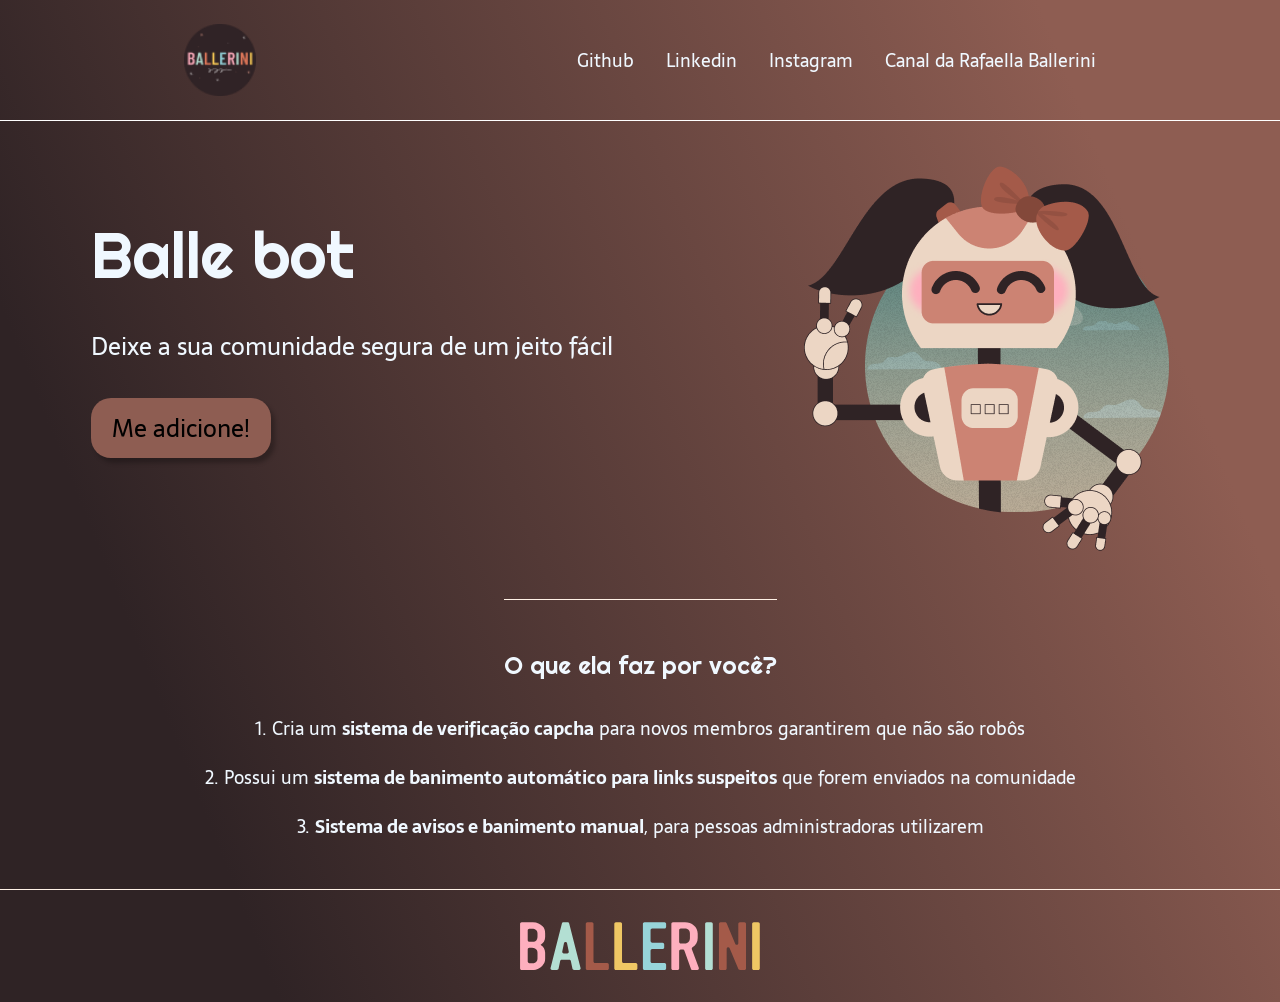
==== LP estudo/index.html @ b5f5e861 "lp rafa" ====
<!DOCTYPE html>
<html lang="pt-br">

<head>
    <meta charset="UTF-8">
    <meta http-equiv="X-UA-Compatible" content="IE=edge">
    <meta name="viewport" content="width=device-width, initial-scale=1.0">
    <meta name="description" content="Pagina de exemplo">
    <link rel="stylesheet" type="text/css" href="style.css">
    <title>Lp Bruno</title>
</head>

<body>
    <header class="menu">
        <img class="logo-menu" src="imagens/Vector.png" alt="Logo ballerini">
        <nav class="nav-menu">
            <a class="item-menu" href="https://github.com/Brunolucas05" target="_blank">Github</a>
            <a class="item-menu" href="https://www.linkedin.com/in/bruno-lucas-aa7a92110/" target="_blank">Linkedin</a>
            <a class="item-menu" href="https://www.instagram.com/brunolucas013/" target="_blank">Instagram</a>
            <a class="item-menu" href="https://www.youtube.com/channel/UC_-uuuZbY0AAt9CViNzvc-Q" target="_blank">Canal da Rafaella Ballerini</a>
        </nav>
    </header>

    <main class="conteudo">
        <section class="conteudo-principal">
            <div class="conteudo-principal-escrito">
                <h1 class="conteudo-principal-escrito-titulo">Balle bot</h1>
                <h2 class="conteudo-principal-escrito-subtitulo">Deixe a sua comunidade segura de um jeito fácil</h2>
                <button class="conteudo-principal-botao">Me adicione!</button>
            </div>

            <img class="conteudo-principal-imagem" src="imagens/ballebot.png" alt="Logo Balle bot">

        </section>

        <section class="conteudo-secundario">
            <h3 class="conteudo-secundario-titulo">O que ela faz por você?</h3>
            <p class="conteudo-secundario-paragrafo">1. Cria um <strong>sistema de verificação capcha</strong> para novos membros garantirem que não são robôs
            </p>
            <p  class="conteudo-secundario-paragrafo">2. Possui um <strong>sistema de banimento automático para links suspeitos</strong> que forem enviados na
                comunidade</p>
            <p  class="conteudo-secundario-paragrafo">3. <strong>Sistema de avisos e banimento manual</strong>, para pessoas administradoras utilizarem</p>
        </section>
    </main>

    <footer class="footer">
        <img class="footer-img" src="imagens/BALLERINI.svg" alt="logoballerini">
    </footer>

</body>

</html>
---- LP estudo/style.css ----
@import url("https://fonts.googleapis.com/css2?family=Righteous&family=Sarala:wght@400;700&display=swap");

* {
    margin: 0;
    padding: 0;
    box-sizing: border-box;
    text-decoration: none;
}

body {
    font-size: 100%;
    background: linear-gradient(68.15deg, #2f2325 16.62%, #8e5d52 85.61%);
}

/*MENU*/
.menu {
    display: flex;
    flex-direction: row;
    align-items: center;
    justify-content: space-around;
    padding: 24px;
}
.logo-menu {
    height: 72px;
}
.nav-menu {
    display: flex;
    gap: 32px;
}
.item-menu {
    font-family: "Sarala", sans-serif;
    color: aliceblue;
    font-weight: 400;
    font-size: 18px;
}
.item-menu:hover{
    font-family: "Sarala", sans-serif;
    color: brown;
    font-weight: 400;
    font-size: 18px;
}
/*Fim MENU*/

/*Conteudo principal*/
.conteudo {
    border-top: 0.4px solid #fff;
    margin-bottom: 48px;
}

.conteudo-principal {
    display: flex;
    flex-direction: row;
    align-items: center;
    justify-content: space-around;
}

.conteudo-principal-escrito {
    display: flex;
    gap: 32px;
    flex-direction: column;
}

.conteudo-principal-escrito-titulo {
    font-family: "Righteous", cursive;
    font-weight: 400;
    font-size: 64px;
    color: aliceblue;
}

.conteudo-principal-escrito-subtitulo {
    font-family: "Sarala", sans-serif;
    font-weight: 400;
    font-size: 24px;
    color: aliceblue;
}

.conteudo-principal-botao {
    background-color: #8e5d52;
    width: 180px;
    height: 60px;
    border: none;
    box-shadow: 4px 5px 4px rgba(0, 0, 0, 0.25);
    border-radius: 20px;
    font-family: "Sarala", sans-serif;
    font-weight: 400;
    font-size: 24px;
}
.conteudo-principal-botao:hover{
    background-color: #2f2325 ;
    width: 180px;
    height: 60px;
    border: none;
    box-shadow: 4px 5px 4px rgba(0, 0, 0, 0.25);
    border-radius: 20px;
    font-family: "Sarala", sans-serif;
    font-weight: 400;
    font-size: 24px;
}

.conteudo-principal-imagem {
    height: 430px;
}

/*FIM - Conteudo principal*/

/*Conteudo secundario*/

.conteudo-secundario {
    display: flex;
    flex-direction: column;
    align-items: center;
    gap: 20px;
    margin-top: 48px;
}

.conteudo-secundario-titulo {
    border-top: 0.4px solid #FFF2E7;
    padding-top: 50px ;
    font-family: "Righteous", cursive;
    font-weight: 400;
    font-size: 24px;
    color: aliceblue;
    margin-bottom: 13px;
}

.conteudo-secundario-paragrafo{
    font-family: 'Sarala', sans-serif;
    font-weight: 300;
    font-size: 18px;
    color: aliceblue;
}

/*Fim - Conteudo secundario*/


/* footer*/
.footer{
    border-top: 0.4px solid #FFF2E7;  
    padding: 32px;
}

.footer-img{
    height: 48px;
    display: block;
    margin: 0 auto;
}
/*FIM footer*/
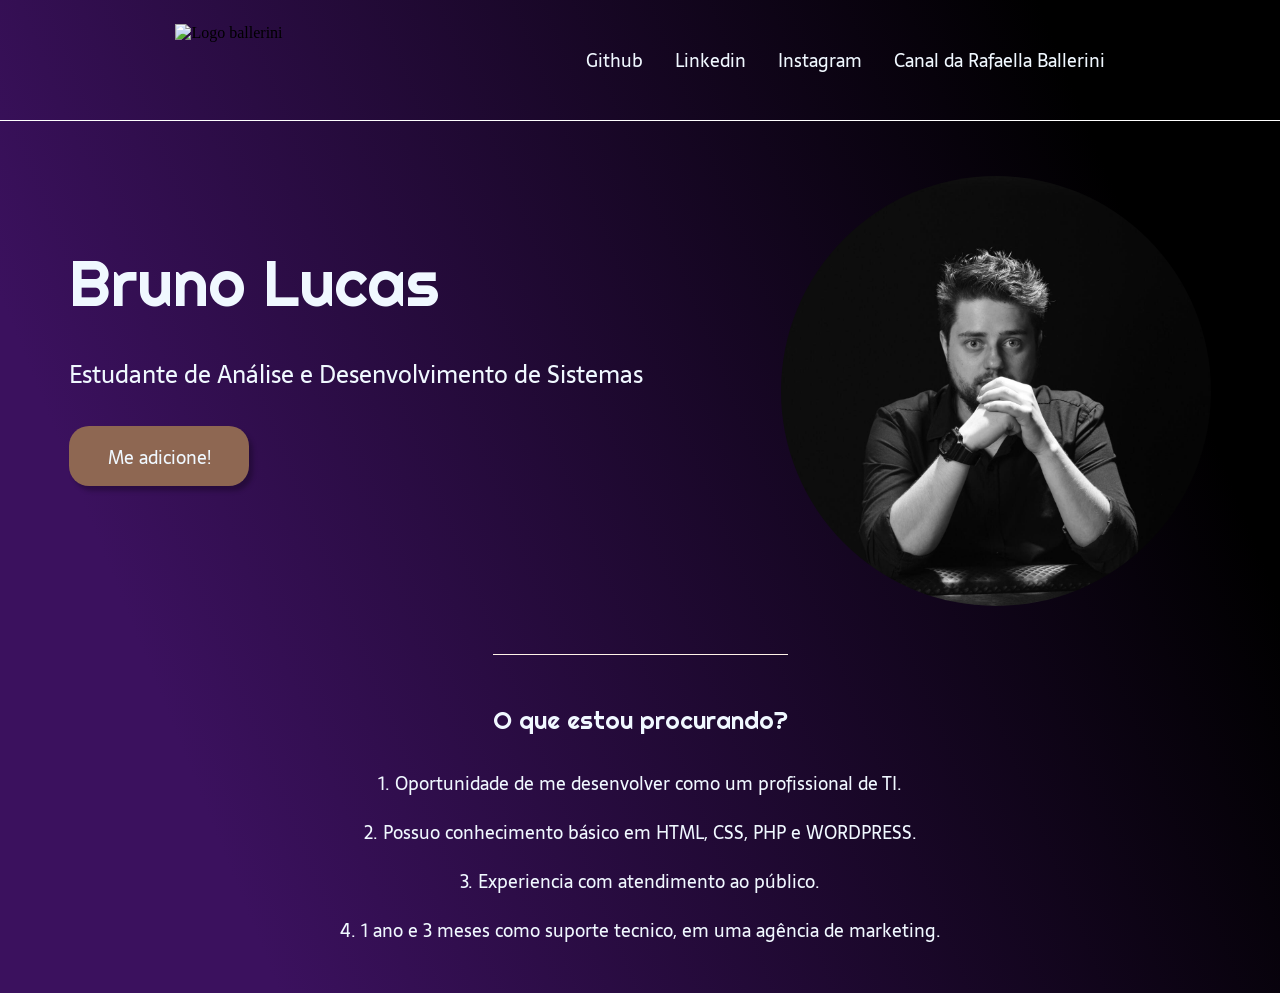
==== commit 7fc73e3c: "estudo CV" ====
--- a/LP estudo/index.html
+++ b/LP estudo/index.html
@@ -12,7 +12,7 @@
 
 <body>
     <header class="menu">
-        <img class="logo-menu" src="imagens/Vector.png" alt="Logo ballerini">
+        <img class="logo-menu" src="imagens/logoinsta.png" alt="Logo ballerini">
         <nav class="nav-menu">
             <a class="item-menu" href="https://github.com/Brunolucas05" target="_blank">Github</a>
             <a class="item-menu" href="https://www.linkedin.com/in/bruno-lucas-aa7a92110/" target="_blank">Linkedin</a>
@@ -24,28 +24,29 @@
     <main class="conteudo">
         <section class="conteudo-principal">
             <div class="conteudo-principal-escrito">
-                <h1 class="conteudo-principal-escrito-titulo">Balle bot</h1>
-                <h2 class="conteudo-principal-escrito-subtitulo">Deixe a sua comunidade segura de um jeito fácil</h2>
-                <button class="conteudo-principal-botao">Me adicione!</button>
+                <h1 class="conteudo-principal-escrito-titulo">Bruno Lucas</h1>
+                <h2 class="conteudo-principal-escrito-subtitulo">Estudante de Análise e Desenvolvimento de Sistemas</h2>
+                <button class="conteudo-principal-botao"><a class="item-menu" href="https://www.linkedin.com/in/bruno-lucas-aa7a92110/" target="_blank">Me adicione!</a></button>
             </div>
 
-            <img class="conteudo-principal-imagem" src="imagens/ballebot.png" alt="Logo Balle bot">
+            <img class="conteudo-principal-imagem" src="imagens/aptr.jpg" alt="Logo Balle bot">
 
         </section>
 
         <section class="conteudo-secundario">
-            <h3 class="conteudo-secundario-titulo">O que ela faz por você?</h3>
-            <p class="conteudo-secundario-paragrafo">1. Cria um <strong>sistema de verificação capcha</strong> para novos membros garantirem que não são robôs
-            </p>
-            <p  class="conteudo-secundario-paragrafo">2. Possui um <strong>sistema de banimento automático para links suspeitos</strong> que forem enviados na
-                comunidade</p>
-            <p  class="conteudo-secundario-paragrafo">3. <strong>Sistema de avisos e banimento manual</strong>, para pessoas administradoras utilizarem</p>
+            <h3 class="conteudo-secundario-titulo">O que estou procurando?</h3>
+            <p class="conteudo-secundario-paragrafo">1. Oportunidade de me desenvolver como um profissional de TI.</p>
+            <p  class="conteudo-secundario-paragrafo">2. Possuo conhecimento básico em HTML, CSS, PHP e WORDPRESS.</p>
+            <p  class="conteudo-secundario-paragrafo">3. Experiencia com atendimento ao público.</p>
+            <p  class="conteudo-secundario-paragrafo">4. 1 ano e 3 meses como suporte tecnico, em uma agência de marketing.</p>
         </section>
     </main>
 
-    <footer class="footer">
-        <img class="footer-img" src="imagens/BALLERINI.svg" alt="logoballerini">
+  <!--
+       <footer class="footer">
+        <img class="footer-img" src="imagens/logs.png" alt="logoballerini">
     </footer>
+  --> 
 
 </body>
 
--- a/LP estudo/style.css
+++ b/LP estudo/style.css
@@ -9,7 +9,7 @@
 
 body {
     font-size: 100%;
-    background: linear-gradient(68.15deg, #2f2325 16.62%, #8e5d52 85.61%);
+    background: linear-gradient(68.15deg, #3b115e 16.62%, #000 85.61%);
 }
 
 /*MENU*/
@@ -75,7 +75,7 @@
 }
 
 .conteudo-principal-botao {
-    background-color: #8e5d52;
+    background-color: #8e6752;
     width: 180px;
     height: 60px;
     border: none;
@@ -86,7 +86,7 @@
     font-size: 24px;
 }
 .conteudo-principal-botao:hover{
-    background-color: #2f2325 ;
+    background-color: #2f2823 ;
     width: 180px;
     height: 60px;
     border: none;
@@ -99,6 +99,8 @@
 
 .conteudo-principal-imagem {
     height: 430px;
+    border-radius: 50%;
+    margin-top: 55px;
 }
 
 /*FIM - Conteudo principal*/
@@ -140,7 +142,7 @@
 }
 
 .footer-img{
-    height: 48px;
+    height: 72px;
     display: block;
     margin: 0 auto;
 }
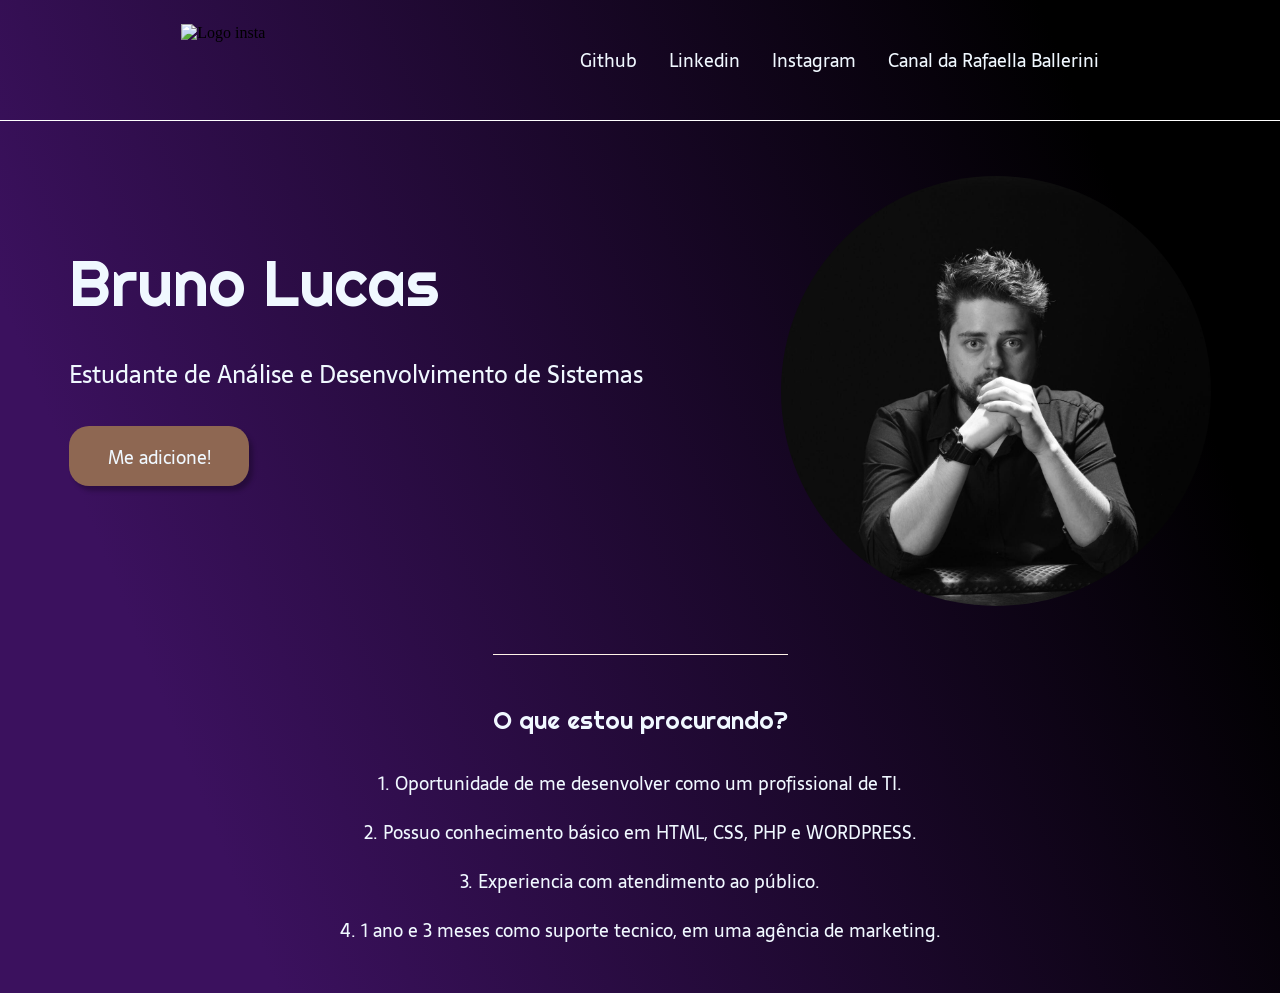
==== commit 940deb65: "estudo CV" ====
--- a/LP estudo/index.html
+++ b/LP estudo/index.html
@@ -12,7 +12,7 @@
 
 <body>
     <header class="menu">
-        <img class="logo-menu" src="imagens/logoinsta.png" alt="Logo ballerini">
+        <img class="logo-menu" src="imagens/logoinsta.png" alt="Logo insta">
         <nav class="nav-menu">
             <a class="item-menu" href="https://github.com/Brunolucas05" target="_blank">Github</a>
             <a class="item-menu" href="https://www.linkedin.com/in/bruno-lucas-aa7a92110/" target="_blank">Linkedin</a>
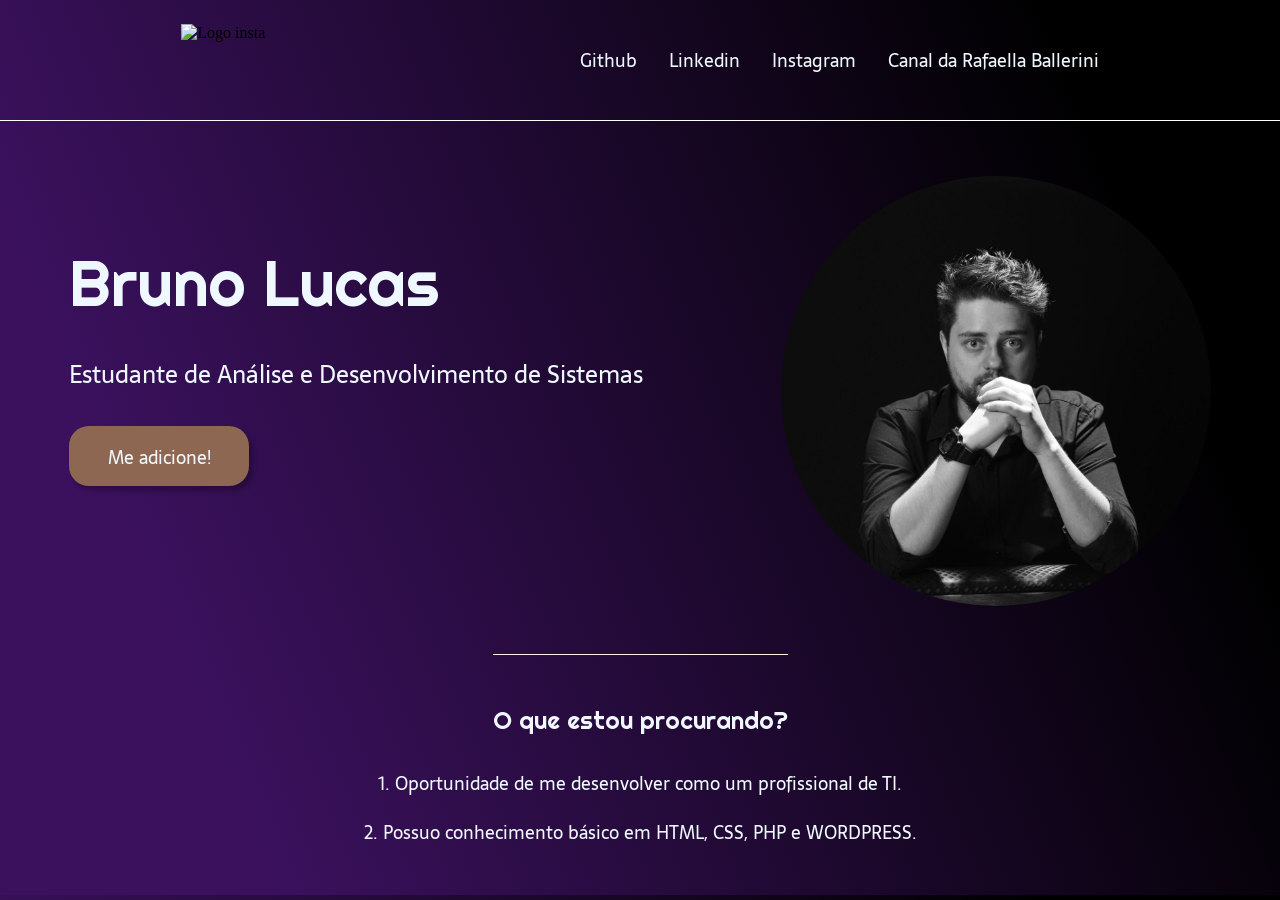
==== commit 04f67a63: "alteração de img" ====
--- a/LP estudo/index.html
+++ b/LP estudo/index.html
@@ -12,12 +12,13 @@
 
 <body>
     <header class="menu">
-        <img class="logo-menu" src="imagens/logoinsta.png" alt="Logo insta">
+        <img class="logo-menu" src="imagens/logoinsta.jpg" alt="Logo insta">
         <nav class="nav-menu">
             <a class="item-menu" href="https://github.com/Brunolucas05" target="_blank">Github</a>
             <a class="item-menu" href="https://www.linkedin.com/in/bruno-lucas-aa7a92110/" target="_blank">Linkedin</a>
             <a class="item-menu" href="https://www.instagram.com/brunolucas013/" target="_blank">Instagram</a>
-            <a class="item-menu" href="https://www.youtube.com/channel/UC_-uuuZbY0AAt9CViNzvc-Q" target="_blank">Canal da Rafaella Ballerini</a>
+            <a class="item-menu" href="https://www.youtube.com/channel/UC_-uuuZbY0AAt9CViNzvc-Q" target="_blank">Canal
+                da Rafaella Ballerini</a>
         </nav>
     </header>
 
@@ -26,7 +27,9 @@
             <div class="conteudo-principal-escrito">
                 <h1 class="conteudo-principal-escrito-titulo">Bruno Lucas</h1>
                 <h2 class="conteudo-principal-escrito-subtitulo">Estudante de Análise e Desenvolvimento de Sistemas</h2>
-                <button class="conteudo-principal-botao"><a class="item-menu" href="https://www.linkedin.com/in/bruno-lucas-aa7a92110/" target="_blank">Me adicione!</a></button>
+                <button class="conteudo-principal-botao"><a class="item-menu"
+                        href="https://www.linkedin.com/in/bruno-lucas-aa7a92110/" target="_blank">Me
+                        adicione!</a></button>
             </div>
 
             <img class="conteudo-principal-imagem" src="imagens/aptr.jpg" alt="Logo Balle bot">
@@ -36,17 +39,15 @@
         <section class="conteudo-secundario">
             <h3 class="conteudo-secundario-titulo">O que estou procurando?</h3>
             <p class="conteudo-secundario-paragrafo">1. Oportunidade de me desenvolver como um profissional de TI.</p>
-            <p  class="conteudo-secundario-paragrafo">2. Possuo conhecimento básico em HTML, CSS, PHP e WORDPRESS.</p>
-            <p  class="conteudo-secundario-paragrafo">3. Experiencia com atendimento ao público.</p>
-            <p  class="conteudo-secundario-paragrafo">4. 1 ano e 3 meses como suporte tecnico, em uma agência de marketing.</p>
+            <p class="conteudo-secundario-paragrafo">2. Possuo conhecimento básico em HTML, CSS, PHP e WORDPRESS.</p>
         </section>
     </main>
 
-  <!--
-       <footer class="footer">
+    <!--
+    <footer class="footer">
         <img class="footer-img" src="imagens/logs.png" alt="logoballerini">
     </footer>
-  --> 
+  -->
 
 </body>
 
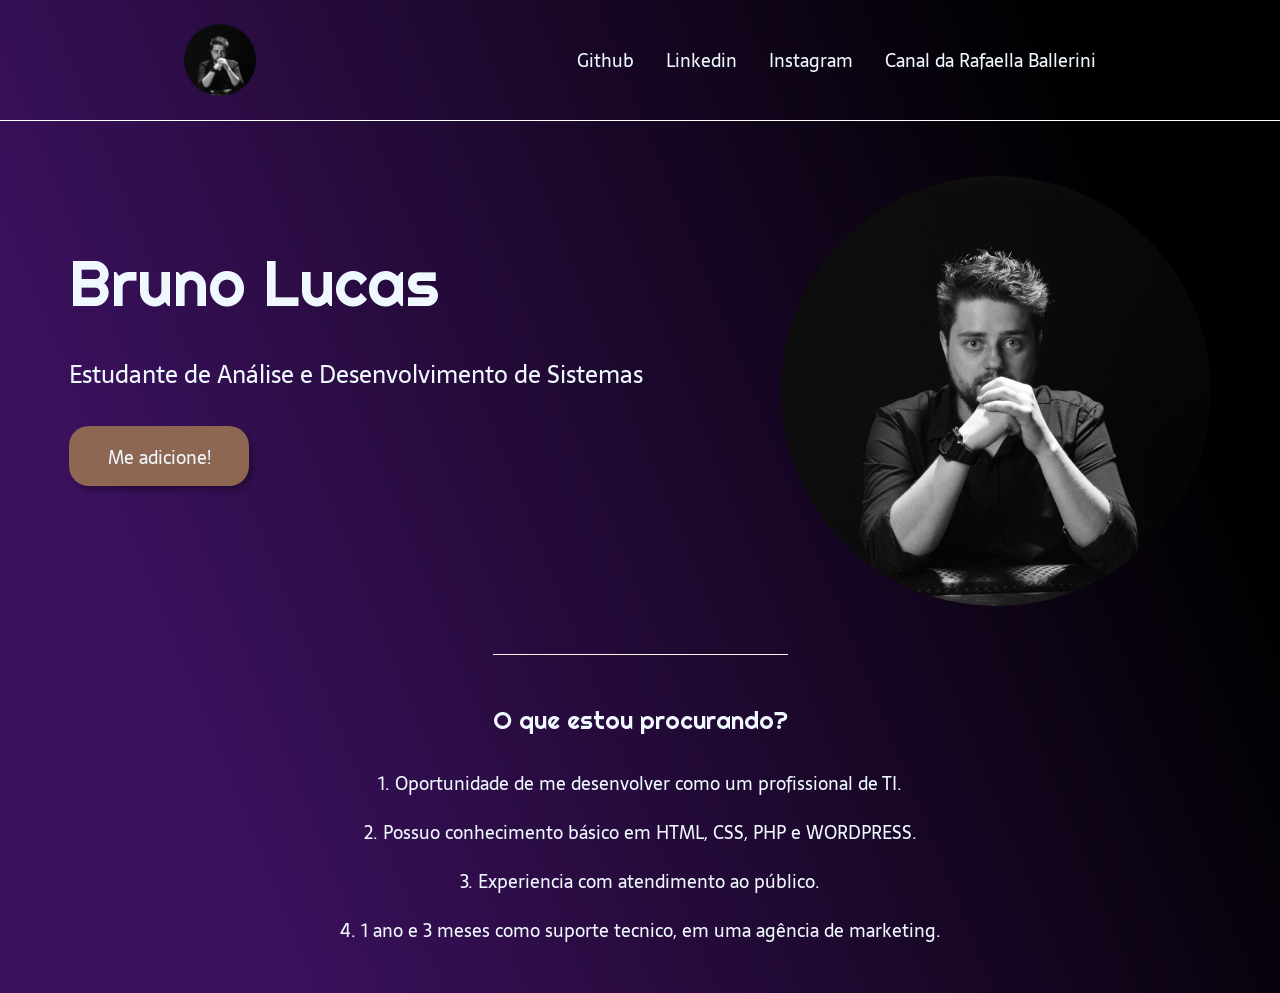
==== commit 18b94481: "alteração de img border" ====
--- a/LP estudo/index.html
+++ b/LP estudo/index.html
@@ -12,13 +12,12 @@
 
 <body>
     <header class="menu">
-        <img class="logo-menu" src="imagens/logoinsta.jpg" alt="Logo insta">
+        <img class="logo-menu" src="imagens/aptr.jpg" alt="Logo insta">
         <nav class="nav-menu">
             <a class="item-menu" href="https://github.com/Brunolucas05" target="_blank">Github</a>
             <a class="item-menu" href="https://www.linkedin.com/in/bruno-lucas-aa7a92110/" target="_blank">Linkedin</a>
             <a class="item-menu" href="https://www.instagram.com/brunolucas013/" target="_blank">Instagram</a>
-            <a class="item-menu" href="https://www.youtube.com/channel/UC_-uuuZbY0AAt9CViNzvc-Q" target="_blank">Canal
-                da Rafaella Ballerini</a>
+            <a class="item-menu" href="https://www.youtube.com/channel/UC_-uuuZbY0AAt9CViNzvc-Q" target="_blank">Canal da Rafaella Ballerini</a>
         </nav>
     </header>
 
@@ -27,9 +26,7 @@
             <div class="conteudo-principal-escrito">
                 <h1 class="conteudo-principal-escrito-titulo">Bruno Lucas</h1>
                 <h2 class="conteudo-principal-escrito-subtitulo">Estudante de Análise e Desenvolvimento de Sistemas</h2>
-                <button class="conteudo-principal-botao"><a class="item-menu"
-                        href="https://www.linkedin.com/in/bruno-lucas-aa7a92110/" target="_blank">Me
-                        adicione!</a></button>
+                <button class="conteudo-principal-botao"><a class="item-menu" href="https://www.linkedin.com/in/bruno-lucas-aa7a92110/" target="_blank">Me adicione!</a></button>
             </div>
 
             <img class="conteudo-principal-imagem" src="imagens/aptr.jpg" alt="Logo Balle bot">
@@ -39,15 +36,17 @@
         <section class="conteudo-secundario">
             <h3 class="conteudo-secundario-titulo">O que estou procurando?</h3>
             <p class="conteudo-secundario-paragrafo">1. Oportunidade de me desenvolver como um profissional de TI.</p>
-            <p class="conteudo-secundario-paragrafo">2. Possuo conhecimento básico em HTML, CSS, PHP e WORDPRESS.</p>
+            <p  class="conteudo-secundario-paragrafo">2. Possuo conhecimento básico em HTML, CSS, PHP e WORDPRESS.</p>
+            <p  class="conteudo-secundario-paragrafo">3. Experiencia com atendimento ao público.</p>
+            <p  class="conteudo-secundario-paragrafo">4. 1 ano e 3 meses como suporte tecnico, em uma agência de marketing.</p>
         </section>
     </main>
 
-    <!--
-    <footer class="footer">
+  <!--
+       <footer class="footer">
         <img class="footer-img" src="imagens/logs.png" alt="logoballerini">
     </footer>
-  -->
+  --> 
 
 </body>
 
--- a/LP estudo/style.css
+++ b/LP estudo/style.css
@@ -22,6 +22,7 @@
 }
 .logo-menu {
     height: 72px;
+    border-radius: 50%;
 }
 .nav-menu {
     display: flex;
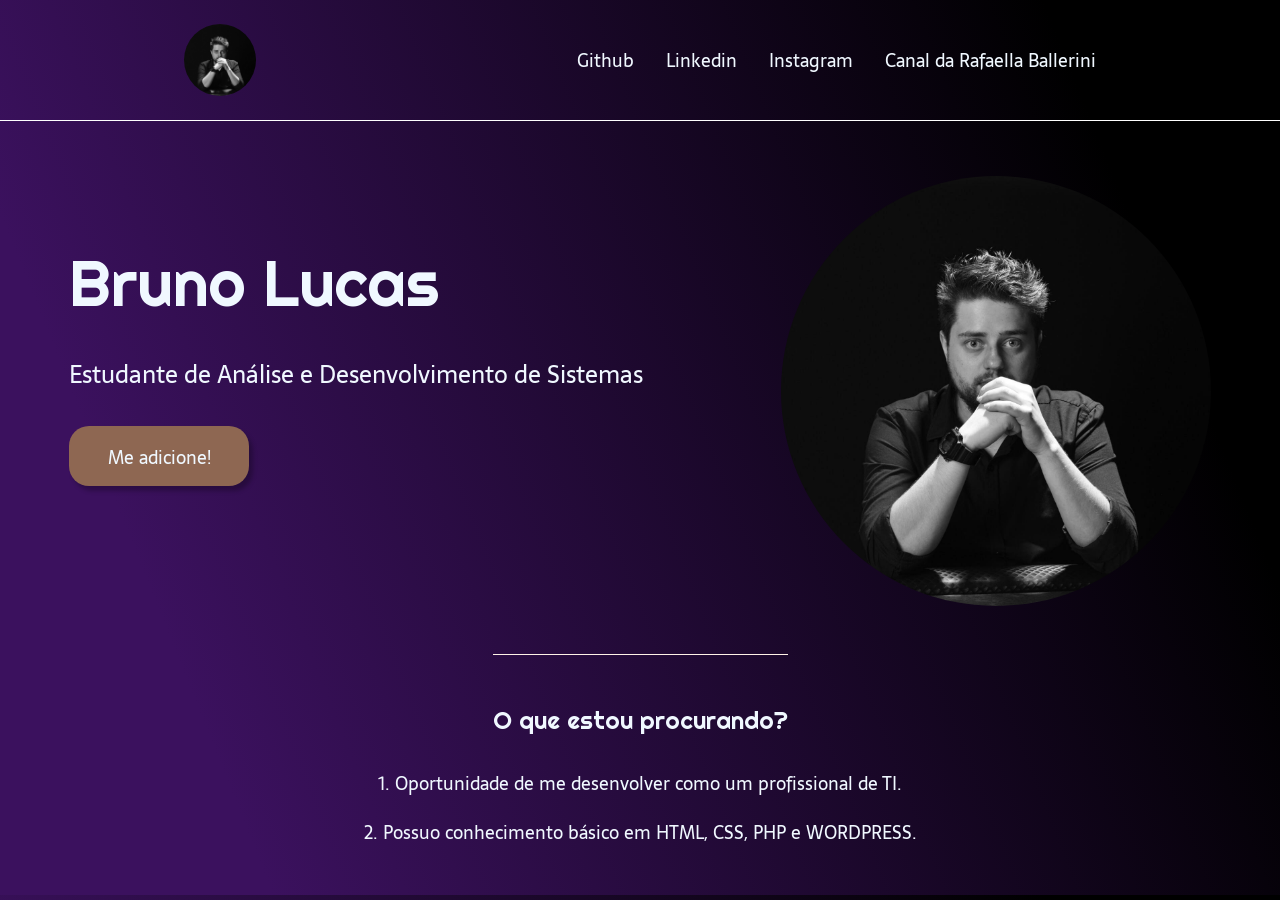
==== commit e5adc0e9: "alteração de img border" ====
--- a/LP estudo/index.html
+++ b/LP estudo/index.html
@@ -37,8 +37,6 @@
             <h3 class="conteudo-secundario-titulo">O que estou procurando?</h3>
             <p class="conteudo-secundario-paragrafo">1. Oportunidade de me desenvolver como um profissional de TI.</p>
             <p  class="conteudo-secundario-paragrafo">2. Possuo conhecimento básico em HTML, CSS, PHP e WORDPRESS.</p>
-            <p  class="conteudo-secundario-paragrafo">3. Experiencia com atendimento ao público.</p>
-            <p  class="conteudo-secundario-paragrafo">4. 1 ano e 3 meses como suporte tecnico, em uma agência de marketing.</p>
         </section>
     </main>
 
